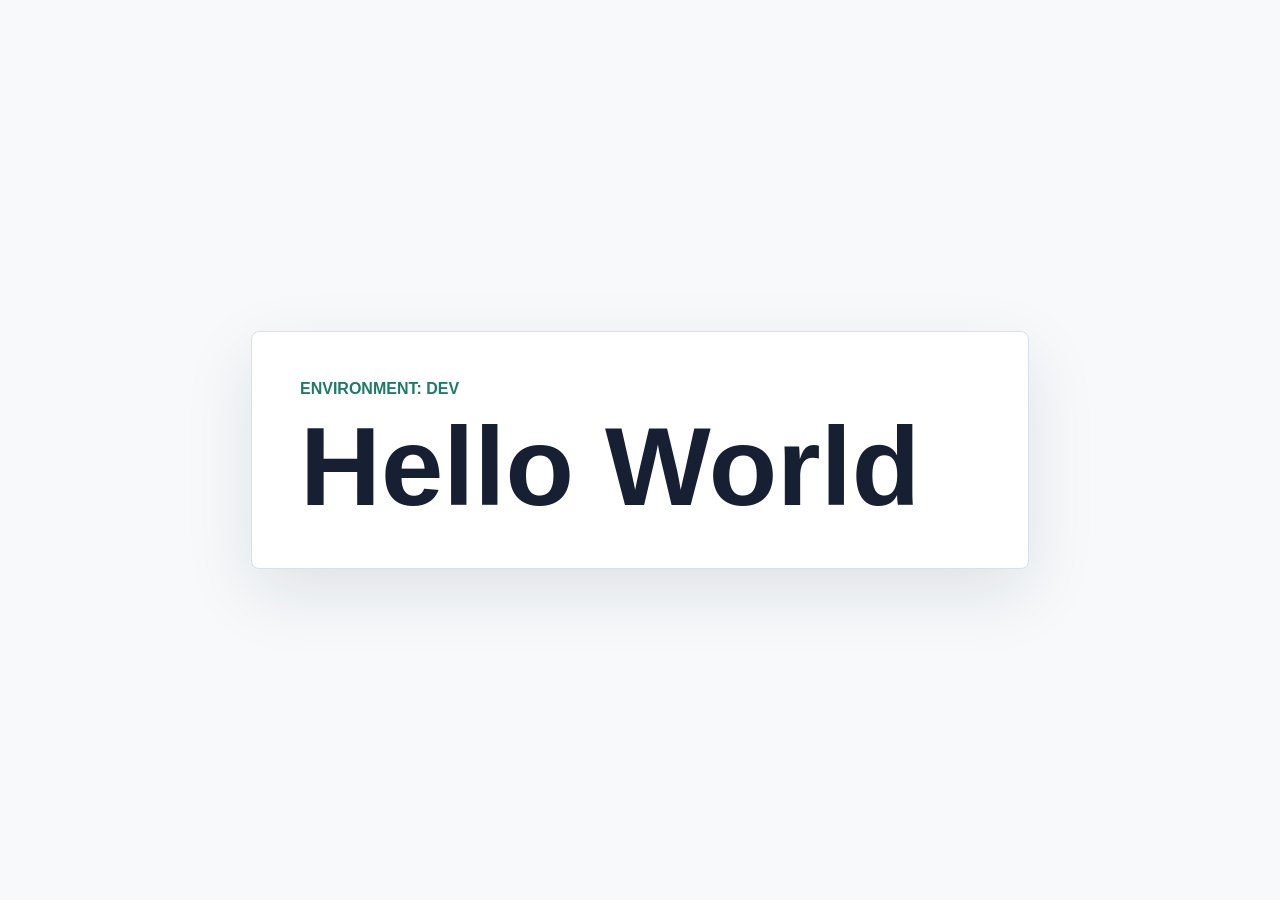
==== dev/index.html @ 9aa90807 "deploy: 682731c88808e3bf452ce5bcc7b1b6767b74d1a8" ====
<!doctype html>
<html lang="en">
  <head>
    <meta charset="utf-8">
    <meta name="viewport" content="width=device-width, initial-scale=1">
    <title>Hello World Web App</title>
    <link rel="stylesheet" href="./styles.css">
  </head>
  <body>
    <main>
      <p id="environment-label">Environment: local</p>
      <h1>Hello World</h1>
    </main>
    <script src="./config.js"></script>
    <script src="./app.js"></script>
  </body>
</html>
---- dev/styles.css ----
body {
  margin: 0;
  min-height: 100vh;
  display: grid;
  place-items: center;
  font-family: Arial, Helvetica, sans-serif;
  color: #172033;
  background: #f7f9fb;
}

main {
  width: min(90vw, 680px);
  padding: 48px;
  border: 1px solid #d8e0ea;
  border-radius: 8px;
  background: #ffffff;
  box-shadow: 0 24px 70px rgba(23, 32, 51, 0.10);
}

p {
  margin: 0 0 16px;
  color: #1f7a68;
  font-weight: 700;
  text-transform: uppercase;
}

h1 {
  margin: 0;
  font-size: clamp(3rem, 12vw, 7rem);
  line-height: 0.95;
}
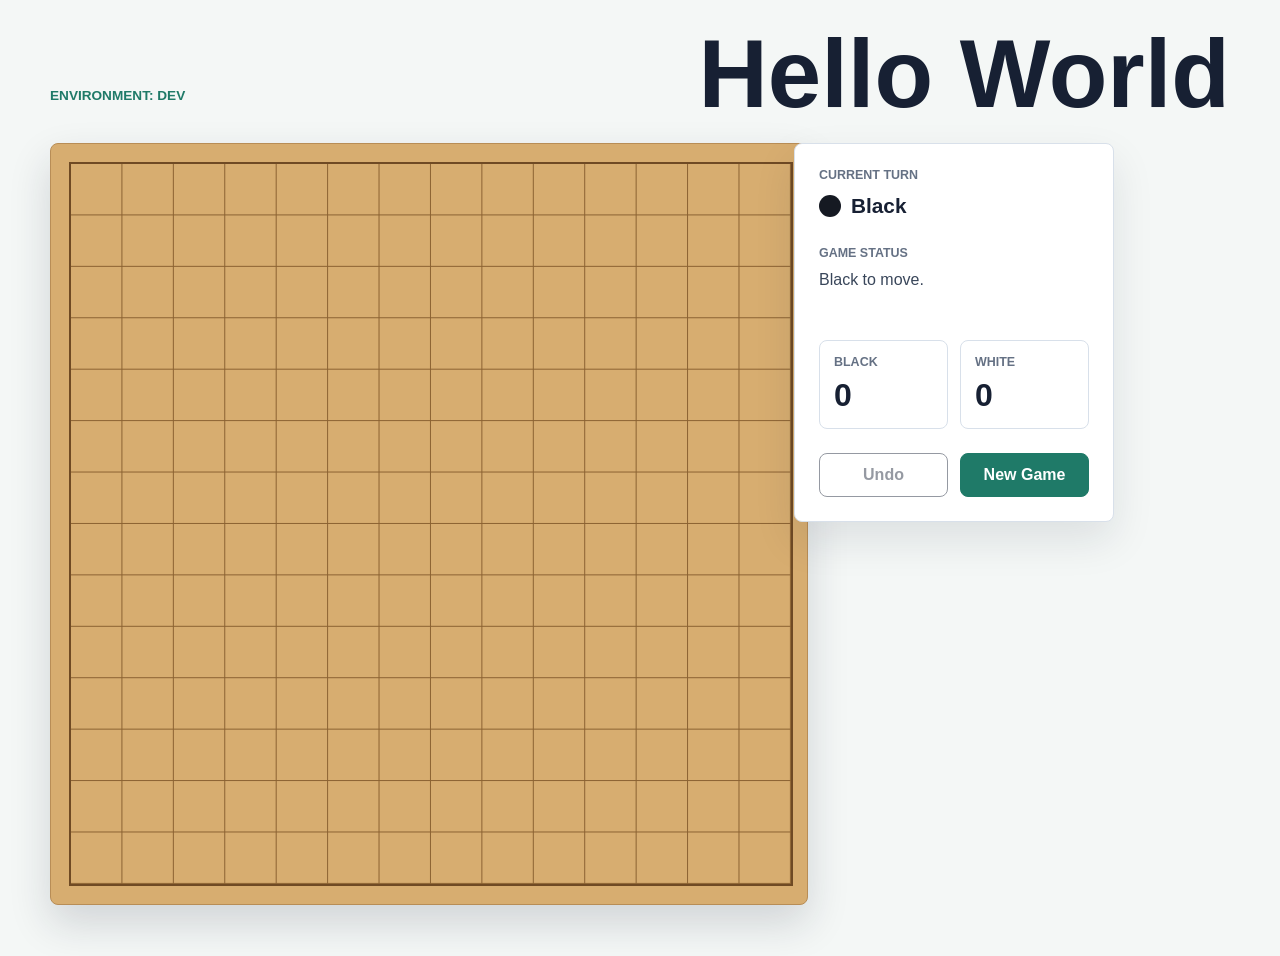
==== commit cf0de1da: "deploy: 05d174ee6fe9997bd4e7e082872017c2feaa18d9" ====
--- a/dev/index.html
+++ b/dev/index.html
@@ -7,9 +7,48 @@
     <link rel="stylesheet" href="./styles.css">
   </head>
   <body>
-    <main>
-      <p id="environment-label">Environment: local</p>
-      <h1>Hello World</h1>
+    <main class="game-shell">
+      <section class="game-header" aria-labelledby="page-title">
+        <p id="environment-label">Environment: local</p>
+        <h1 id="page-title">Hello World</h1>
+      </section>
+
+      <section class="game-layout" aria-label="Gomoku game">
+        <div class="board-wrap">
+          <div id="board" class="board" role="grid" aria-label="Gomoku board"></div>
+        </div>
+
+        <aside class="status-panel" aria-label="Game controls">
+          <div>
+            <p class="panel-label">Current Turn</p>
+            <div id="turn-label" class="turn-label">
+              <span class="stone-preview black"></span>
+              Black
+            </div>
+          </div>
+
+          <div>
+            <p class="panel-label">Game Status</p>
+            <p id="status-message" class="status-message">Black moves first.</p>
+          </div>
+
+          <div class="score-row" aria-label="Score">
+            <div>
+              <span class="score-label">Black</span>
+              <strong id="black-score">0</strong>
+            </div>
+            <div>
+              <span class="score-label">White</span>
+              <strong id="white-score">0</strong>
+            </div>
+          </div>
+
+          <div class="actions">
+            <button id="undo-button" type="button">Undo</button>
+            <button id="reset-button" type="button">New Game</button>
+          </div>
+        </aside>
+      </section>
     </main>
     <script src="./config.js"></script>
     <script src="./app.js"></script>
--- a/dev/styles.css
+++ b/dev/styles.css
@@ -1,31 +1,226 @@
 body {
   margin: 0;
   min-height: 100vh;
-  display: grid;
-  place-items: center;
   font-family: Arial, Helvetica, sans-serif;
   color: #172033;
-  background: #f7f9fb;
-}
-
-main {
-  width: min(90vw, 680px);
-  padding: 48px;
-  border: 1px solid #d8e0ea;
-  border-radius: 8px;
-  background: #ffffff;
-  box-shadow: 0 24px 70px rgba(23, 32, 51, 0.10);
-}
-
-p {
+  background: #f4f7f6;
+}
+
+.game-shell {
+  width: min(1180px, 100%);
+  min-height: 100vh;
+  margin: 0 auto;
+  padding: 28px;
+}
+
+.game-header {
+  display: flex;
+  align-items: end;
+  justify-content: space-between;
+  gap: 24px;
+  margin-bottom: 24px;
+}
+
+#environment-label {
   margin: 0 0 16px;
   color: #1f7a68;
+  font-size: 0.85rem;
   font-weight: 700;
   text-transform: uppercase;
 }
 
 h1 {
   margin: 0;
-  font-size: clamp(3rem, 12vw, 7rem);
+  font-size: clamp(2.5rem, 9vw, 6rem);
   line-height: 0.95;
 }
+
+.game-layout {
+  display: grid;
+  grid-template-columns: minmax(300px, 720px) minmax(240px, 320px);
+  gap: 24px;
+  align-items: start;
+}
+
+.board-wrap {
+  width: 100%;
+  aspect-ratio: 1;
+  padding: 18px;
+  border: 1px solid #b88d56;
+  border-radius: 8px;
+  background: #d7ad70;
+  box-shadow: 0 18px 42px rgba(23, 32, 51, 0.16);
+}
+
+.board {
+  display: grid;
+  width: 100%;
+  height: 100%;
+  grid-template-columns: repeat(15, 1fr);
+  grid-template-rows: repeat(15, 1fr);
+  border: 2px solid #6f4a24;
+  background:
+    linear-gradient(#8a6131 1px, transparent 1px),
+    linear-gradient(90deg, #8a6131 1px, transparent 1px),
+    #d7ad70;
+  background-size: calc(100% / 14) calc(100% / 14);
+  background-position: -1px -1px;
+}
+
+.cell {
+  position: relative;
+  display: grid;
+  place-items: center;
+  min-width: 0;
+  min-height: 0;
+  padding: 0;
+  border: 0;
+  border-radius: 0;
+  background: transparent;
+  cursor: pointer;
+}
+
+.cell:focus-visible {
+  outline: 3px solid #1f7a68;
+  outline-offset: -3px;
+}
+
+.cell:not(.occupied):hover::after {
+  content: "";
+  width: 42%;
+  aspect-ratio: 1;
+  border-radius: 50%;
+  background: rgba(23, 32, 51, 0.22);
+}
+
+.stone,
+.stone-preview {
+  display: inline-block;
+  border-radius: 50%;
+  aspect-ratio: 1;
+}
+
+.stone {
+  width: 72%;
+  box-shadow: inset -5px -7px 12px rgba(0, 0, 0, 0.22), 0 5px 10px rgba(23, 32, 51, 0.22);
+}
+
+.stone.black,
+.stone-preview.black {
+  background: #151922;
+}
+
+.stone.white,
+.stone-preview.white {
+  border: 1px solid #ccd3dc;
+  background: #f8fafc;
+}
+
+.status-panel {
+  padding: 24px;
+  border: 1px solid #d8e0ea;
+  border-radius: 8px;
+  background: #ffffff;
+  box-shadow: 0 18px 42px rgba(23, 32, 51, 0.10);
+}
+
+.panel-label,
+.score-label {
+  display: block;
+  margin: 0 0 8px;
+  color: #657184;
+  font-size: 0.78rem;
+  font-weight: 700;
+  text-transform: uppercase;
+}
+
+.turn-label {
+  display: flex;
+  align-items: center;
+  gap: 10px;
+  min-height: 32px;
+  margin-bottom: 24px;
+  font-size: 1.3rem;
+  font-weight: 700;
+}
+
+.stone-preview {
+  width: 22px;
+}
+
+.status-message {
+  min-height: 48px;
+  margin: 0 0 24px;
+  color: #39465a;
+  line-height: 1.5;
+}
+
+.score-row {
+  display: grid;
+  grid-template-columns: 1fr 1fr;
+  gap: 12px;
+  margin-bottom: 24px;
+}
+
+.score-row div {
+  padding: 14px;
+  border: 1px solid #d8e0ea;
+  border-radius: 8px;
+}
+
+.score-row strong {
+  font-size: 2rem;
+}
+
+.actions {
+  display: grid;
+  grid-template-columns: 1fr 1fr;
+  gap: 12px;
+}
+
+button {
+  min-height: 44px;
+  border: 1px solid #172033;
+  border-radius: 8px;
+  color: #172033;
+  background: #ffffff;
+  font: inherit;
+  font-weight: 700;
+}
+
+button:hover:not(:disabled) {
+  background: #edf3f1;
+}
+
+button:disabled {
+  cursor: not-allowed;
+  opacity: 0.45;
+}
+
+#reset-button {
+  color: #ffffff;
+  background: #1f7a68;
+  border-color: #1f7a68;
+}
+
+#reset-button:hover {
+  background: #196554;
+}
+
+@media (max-width: 860px) {
+  .game-shell {
+    padding: 18px;
+  }
+
+  .game-header {
+    display: block;
+  }
+
+  .game-layout {
+    grid-template-columns: 1fr;
+  }
+
+  .board-wrap {
+    padding: 10px;
+  }
+}
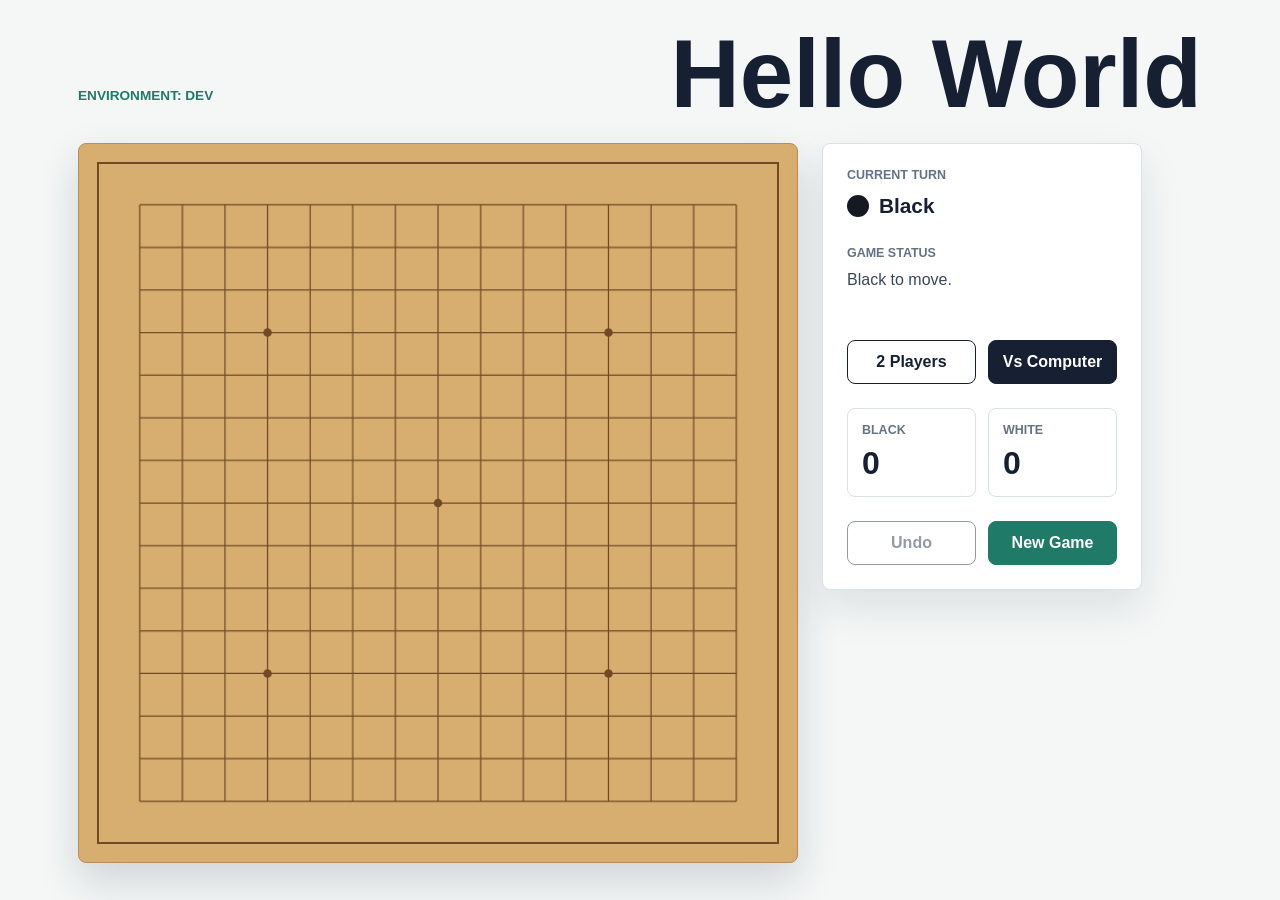
==== commit b4da51be: "deploy: c751bfded29530d45ba25a45956bf5a255dc0123" ====
--- a/dev/index.html
+++ b/dev/index.html
@@ -15,7 +15,7 @@
 
       <section class="game-layout" aria-label="Gomoku game">
         <div class="board-wrap">
-          <div id="board" class="board" role="grid" aria-label="Gomoku board"></div>
+          <canvas id="board" class="board" width="900" height="900" aria-label="Gomoku board"></canvas>
         </div>
 
         <aside class="status-panel" aria-label="Game controls">
@@ -30,6 +30,11 @@
           <div>
             <p class="panel-label">Game Status</p>
             <p id="status-message" class="status-message">Black moves first.</p>
+          </div>
+
+          <div class="mode-row" aria-label="Game mode">
+            <button id="human-mode-button" type="button">2 Players</button>
+            <button id="computer-mode-button" type="button">Vs Computer</button>
           </div>
 
           <div class="score-row" aria-label="Score">
--- a/dev/styles.css
+++ b/dev/styles.css
@@ -1,9 +1,16 @@
 body {
   margin: 0;
   min-height: 100vh;
+  box-sizing: border-box;
   font-family: Arial, Helvetica, sans-serif;
   color: #172033;
   background: #f4f7f6;
+}
+
+*,
+*::before,
+*::after {
+  box-sizing: inherit;
 }
 
 .game-shell {
@@ -53,44 +60,12 @@
 }
 
 .board {
-  display: grid;
+  display: block;
   width: 100%;
   height: 100%;
-  grid-template-columns: repeat(15, 1fr);
-  grid-template-rows: repeat(15, 1fr);
   border: 2px solid #6f4a24;
-  background:
-    linear-gradient(#8a6131 1px, transparent 1px),
-    linear-gradient(90deg, #8a6131 1px, transparent 1px),
-    #d7ad70;
-  background-size: calc(100% / 14) calc(100% / 14);
-  background-position: -1px -1px;
-}
-
-.cell {
-  position: relative;
-  display: grid;
-  place-items: center;
-  min-width: 0;
-  min-height: 0;
-  padding: 0;
-  border: 0;
   border-radius: 0;
-  background: transparent;
-  cursor: pointer;
-}
-
-.cell:focus-visible {
-  outline: 3px solid #1f7a68;
-  outline-offset: -3px;
-}
-
-.cell:not(.occupied):hover::after {
-  content: "";
-  width: 42%;
-  aspect-ratio: 1;
-  border-radius: 50%;
-  background: rgba(23, 32, 51, 0.22);
+  cursor: crosshair;
 }
 
 .stone,
@@ -155,6 +130,18 @@
   line-height: 1.5;
 }
 
+.mode-row {
+  display: grid;
+  grid-template-columns: 1fr 1fr;
+  gap: 12px;
+  margin-bottom: 24px;
+}
+
+.mode-row button.active {
+  color: #ffffff;
+  background: #172033;
+}
+
 .score-row {
   display: grid;
   grid-template-columns: 1fr 1fr;
